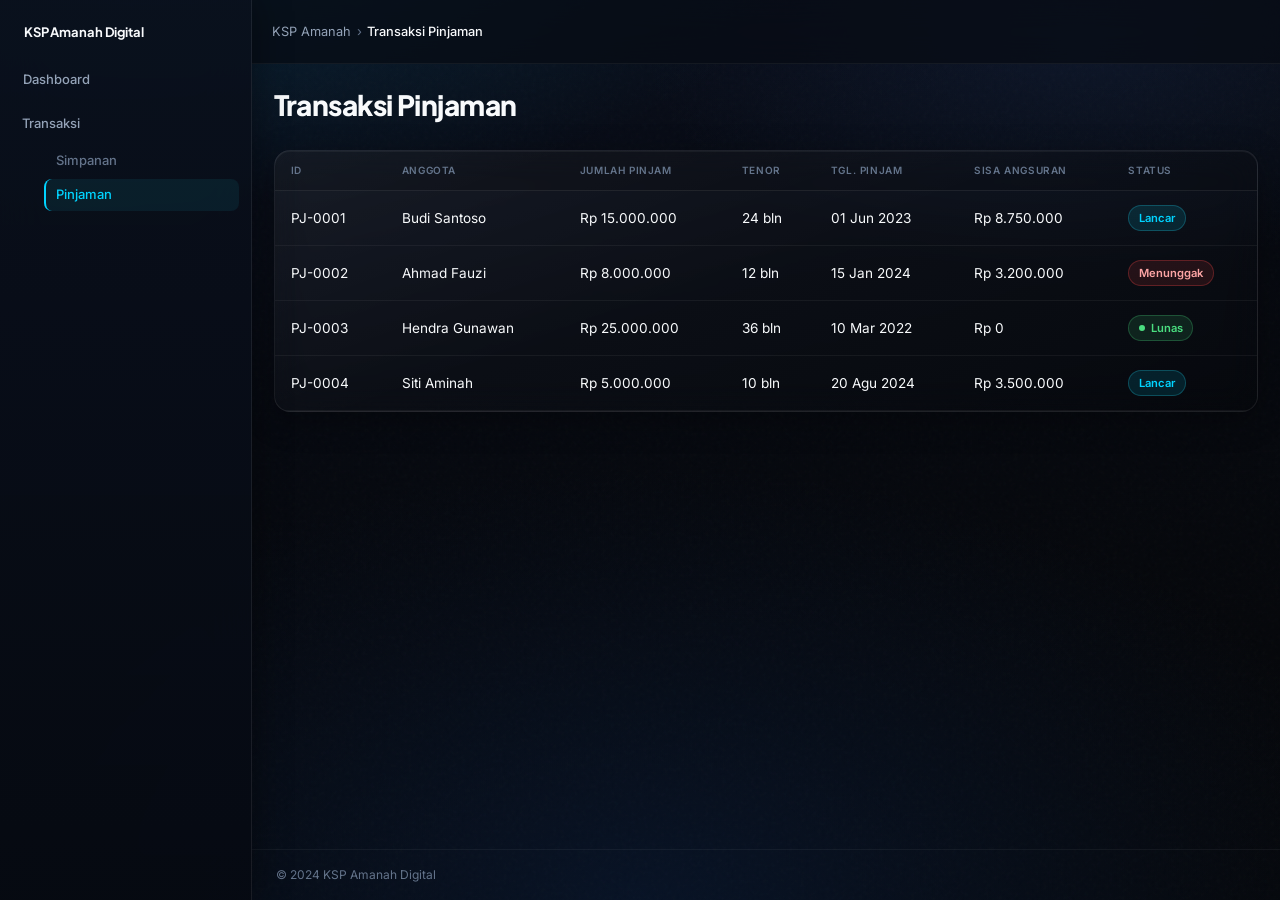
==== pinjaman.html @ a5723fe9 "Milestone 2 & 3: admin panel koperasi" ====
<!DOCTYPE html>
<html lang="id">
<head>
  <meta charset="UTF-8">
  <meta name="viewport" content="width=device-width, initial-scale=1.0">
  <title>Pinjaman — KSP Amanah Digital</title>
  <link rel="stylesheet" href="style.css">
</head>
<body data-page="pinjaman">
  <div class="app">
    <div class="sidebar-overlay" id="sidebarOverlay"></div>
    <aside class="sidebar" id="sidebar">
      <div class="sidebar__brand"><div class="sidebar__title">KSP Amanah Digital</div></div>
      <nav class="nav">
        <a href="dashboard.html" class="nav__link" data-nav="dashboard">Dashboard</a>
        <div class="nav__group is-open">
          <button type="button" class="nav__group-toggle" aria-expanded="true">Transaksi</button>
          <div class="nav__sub"><a href="simpanan.html" class="nav__sublink" data-nav="simpanan">Simpanan</a><a href="pinjaman.html" class="nav__sublink" data-nav="pinjaman">Pinjaman</a></div>
        </div>
      </nav>
    </aside>
    <div class="main-wrap">
      <header class="header">
        <button type="button" class="header__menu-btn" id="menuToggle"><svg viewBox="0 0 24 24" fill="none" stroke="currentColor" stroke-width="2"><line x1="3" y1="12" x2="21" y2="12"/><line x1="3" y1="6" x2="21" y2="6"/><line x1="3" y1="18" x2="21" y2="18"/></svg></button>
        <nav class="breadcrumb"><a href="dashboard.html">KSP Amanah</a><span class="breadcrumb__sep">›</span><span class="breadcrumb__current">Transaksi Pinjaman</span></nav>
      </header>
      <main class="content">
        <div class="page-head">
          <div><h1 class="page-head__title">Transaksi Pinjaman</h1></div>
        </div>
        <section class="glass-panel table-panel">
          <div class="table-scroll">
            <table class="data-table">
              <thead>
                <tr>
                  <th>ID</th>
                  <th>Anggota</th>
                  <th>Jumlah Pinjam</th>
                  <th>Tenor</th>
                  <th>Tgl. Pinjam</th>
                  <th>Sisa Angsuran</th>
                  <th>Status</th>
                </tr>
              </thead>
              <tbody id="pinjamanTableBody"></tbody>
            </table>
          </div>
        </section>
      </main>
      <footer class="page-footer"><span>© 2024 KSP Amanah Digital</span></footer>
    </div>
  </div>
  <script src="script.js"></script>
</body>
</html>
---- style.css ----
/* KSP Amanah Digital — Admin Panel (glassmorphism dark theme) */

@import url('https://fonts.googleapis.com/css2?family=Inter:wght@400;500;600;700&family=Plus+Jakarta+Sans:wght@500;600;700;800&display=swap');

:root {
  --bg-deep: #080b12;
  --bg-mid: #0c1220;
  --glass-bg: rgba(18, 26, 42, 0.55);
  --glass-bg-strong: rgba(22, 32, 52, 0.72);
  --glass-border: rgba(255, 255, 255, 0.08);
  --glass-border-light: rgba(255, 255, 255, 0.05);
  --blur: 16px;
  --accent: #00d4ff;
  --accent-dim: rgba(0, 212, 255, 0.12);
  --accent-glow: rgba(0, 212, 255, 0.4);
  --text-primary: #f8fafc;
  --text-secondary: #94a3b8;
  --text-muted: #64748b;
  --success: #4ade80;
  --success-bg: rgba(74, 222, 128, 0.12);
  --warning: #fbbf24;
  --warning-bg: rgba(251, 191, 36, 0.12);
  --danger: #ef4444;
  --danger-bg: rgba(239, 68, 68, 0.12);
  --info: #60a5fa;
  --sidebar-width: 252px;
  --header-height: 64px;
  --radius-lg: 16px;
  --radius-md: 12px;
  --radius-sm: 8px;
  --font-heading: 'Plus Jakarta Sans', system-ui, sans-serif;
  --font-body: 'Inter', system-ui, sans-serif;
  --transition: 0.2s ease;
  --shadow-glow: 0 0 24px rgba(34, 211, 238, 0.25);
}

*,
*::before,
*::after {
  box-sizing: border-box;
  margin: 0;
  padding: 0;
}

html {
  scroll-behavior: smooth;
}

body {
  font-family: var(--font-body);
  font-size: 14px;
  line-height: 1.5;
  color: var(--text-primary);
  background-color: var(--bg-deep);
  background-image:
    radial-gradient(ellipse 90% 60% at 15% -10%, rgba(0, 180, 220, 0.14) 0%, transparent 55%),
    radial-gradient(ellipse 70% 50% at 85% 5%, rgba(56, 100, 180, 0.12) 0%, transparent 50%),
    radial-gradient(ellipse 100% 80% at 50% 100%, rgba(8, 20, 40, 0.9) 0%, transparent 60%),
    linear-gradient(165deg, #0a1020 0%, #060910 40%, #050608 100%);
  min-height: 100vh;
  -webkit-font-smoothing: antialiased;
  position: relative;
  overflow-x: hidden;
}

body::before {
  content: '';
  position: fixed;
  inset: 0;
  background-image: url("data:image/svg+xml,%3Csvg viewBox='0 0 256 256' xmlns='http://www.w3.org/2000/svg'%3E%3Cfilter id='n'%3E%3CfeTurbulence type='fractalNoise' baseFrequency='0.85' numOctaves='4' stitchTiles='stitch'/%3E%3C/filter%3E%3Crect width='100%25' height='100%25' filter='url(%23n)' opacity='0.035'/%3E%3C/svg%3E");
  pointer-events: none;
  z-index: 0;
  opacity: 0.6;
}

a {
  color: var(--accent);
  text-decoration: none;
  transition: color var(--transition);
}

a:hover {
  color: #67e8f9;
}

img {
  max-width: 100%;
  display: block;
}

button,
input,
select,
textarea {
  font: inherit;
  color: inherit;
}

/* ——— App shell ——— */

.app {
  display: flex;
  min-height: 100vh;
  position: relative;
  z-index: 1;
}

/* Semua SVG di sidebar/header — cegah ikon membesar (bug umum di flex) */
.sidebar svg,
.header svg:not(.chart-wrap svg) {
  max-width: 24px;
  max-height: 24px;
}

.sidebar-overlay {
  display: none;
  position: fixed;
  inset: 0;
  background: rgba(0, 0, 0, 0.55);
  z-index: 90;
  opacity: 0;
  transition: opacity var(--transition);
}

.sidebar-overlay.is-visible {
  opacity: 1;
}

.sidebar {
  position: fixed;
  top: 0;
  left: 0;
  width: var(--sidebar-width);
  height: 100vh;
  display: flex;
  flex-direction: column;
  padding: 1rem 0.75rem;
  background: linear-gradient(180deg, rgba(10, 16, 28, 0.92) 0%, rgba(6, 10, 18, 0.96) 100%);
  backdrop-filter: blur(24px);
  -webkit-backdrop-filter: blur(24px);
  border-right: 1px solid var(--glass-border);
  box-shadow: 4px 0 32px rgba(0, 0, 0, 0.35);
  z-index: 100;
  overflow-x: hidden;
  overflow-y: auto;
  transition: transform 0.3s ease;
}

.sidebar__brand {
  display: flex;
  align-items: center;
  gap: 0.75rem;
  padding: 0.5rem 0.75rem 1.25rem;
}

.sidebar__logo {
  width: 36px;
  height: 36px;
  border-radius: 10px;
  background: linear-gradient(145deg, #00d4ff 0%, #0099bb 100%);
  display: flex;
  align-items: center;
  justify-content: center;
  flex-shrink: 0;
  box-shadow: 0 0 20px rgba(0, 212, 255, 0.35);
}

.sidebar__logo svg {
  width: 18px !important;
  height: 18px !important;
  max-width: 18px !important;
  max-height: 18px !important;
  color: #041018;
  stroke-width: 2.25;
}

.sidebar__title {
  font-family: var(--font-heading);
  font-weight: 700;
  font-size: 0.8125rem;
  line-height: 1.3;
  color: var(--text-primary);
  letter-spacing: -0.01em;
}

.sidebar__subtitle {
  font-size: 0.625rem;
  color: var(--text-muted);
  font-weight: 500;
  margin-top: 0.1rem;
}

.sidebar__cta {
  margin: 0 0.35rem 1rem;
}

.sidebar__cta .btn {
  font-size: 0.8125rem;
  padding: 0.625rem 0.85rem;
  border-radius: 10px;
}

.sidebar__cta .btn svg {
  width: 16px !important;
  height: 16px !important;
  max-width: 16px !important;
  max-height: 16px !important;
}

.main-wrap {
  flex: 1;
  margin-left: var(--sidebar-width);
  display: flex;
  flex-direction: column;
  min-height: 100vh;
  min-width: 0;
}

/* ——— Navigation ——— */

.nav {
  flex: 1;
  display: flex;
  flex-direction: column;
  gap: 0.25rem;
}

.nav__link {
  display: flex;
  align-items: center;
  gap: 0.625rem;
  padding: 0.5rem 0.65rem;
  border-radius: 10px;
  color: var(--text-secondary);
  font-weight: 500;
  font-size: 0.8125rem;
  border: 1px solid transparent;
  transition: background var(--transition), color var(--transition), border-color var(--transition);
}

.nav__link svg,
.nav__group-toggle > svg:not(.nav__chevron) {
  width: 17px !important;
  height: 17px !important;
  max-width: 17px !important;
  max-height: 17px !important;
  flex-shrink: 0;
  opacity: 0.9;
  stroke-width: 2;
}

.nav__link:hover {
  color: var(--text-primary);
  background: var(--glass-bg);
}

.nav__link.is-active {
  color: var(--accent);
  background: linear-gradient(90deg, rgba(0, 212, 255, 0.14) 0%, rgba(0, 212, 255, 0.04) 100%);
  border-color: rgba(0, 212, 255, 0.2);
  box-shadow: inset 3px 0 0 var(--accent);
}

.nav__link.is-active svg {
  color: var(--accent);
}

.nav__badge {
  margin-left: auto;
  font-size: 0.65rem;
  padding: 0.15rem 0.45rem;
  border-radius: 999px;
  background: var(--glass-bg-strong);
  color: var(--text-secondary);
  border: 1px solid var(--glass-border);
}

.nav__group {
  margin-top: 0.25rem;
}

.nav__group-toggle {
  width: 100%;
  display: flex;
  align-items: center;
  gap: 0.625rem;
  padding: 0.5rem 0.65rem;
  border: none;
  background: transparent;
  border-radius: 10px;
  color: var(--text-secondary);
  font-weight: 500;
  font-size: 0.8125rem;
  cursor: pointer;
  text-align: left;
  transition: background var(--transition), color var(--transition);
}

.nav__group-toggle .nav__badge {
  margin-left: 0.25rem;
  flex-shrink: 0;
}

.nav__group-toggle svg.nav__chevron {
  margin-left: auto;
  width: 14px !important;
  height: 14px !important;
  max-width: 14px !important;
  max-height: 14px !important;
  flex-shrink: 0;
  opacity: 0.65;
  transition: transform var(--transition);
}

.nav__group.is-open .nav__group-toggle svg.nav__chevron {
  transform: rotate(180deg);
}

.nav__group-toggle:hover {
  color: var(--text-primary);
  background: var(--glass-bg);
}

.nav__sub {
  display: none;
  flex-direction: column;
  gap: 0.1rem;
  padding: 0.2rem 0 0.35rem 2rem;
}

.nav__group.is-open .nav__sub {
  display: flex;
}

.nav__sublink {
  display: flex;
  align-items: center;
  gap: 0.35rem;
  padding: 0.4rem 0.6rem;
  border-radius: 8px;
  color: var(--text-muted);
  font-size: 0.8125rem;
  font-weight: 500;
  border-left: 2px solid transparent;
  transition: color var(--transition), background var(--transition), border-color var(--transition);
}

.nav__sublink:hover {
  color: var(--text-primary);
  background: var(--glass-bg);
}

.nav__sublink.is-active {
  color: var(--accent);
  border-left-color: var(--accent);
  background: rgba(34, 211, 238, 0.08);
}

.nav__count {
  margin-left: auto;
  font-size: 0.7rem;
  color: var(--accent);
  font-weight: 600;
}

.sidebar__footer {
  margin-top: auto;
  padding-top: 1rem;
  border-top: 1px solid var(--glass-border-light);
}

.session-card {
  display: flex;
  align-items: center;
  gap: 0.5rem;
  padding: 0.65rem 0.85rem;
  margin-bottom: 0.75rem;
  border-radius: var(--radius-sm);
  background: var(--glass-bg);
  border: 1px solid var(--glass-border);
  font-size: 0.75rem;
  color: var(--text-secondary);
}

.session-card__dot {
  width: 8px;
  height: 8px;
  border-radius: 50%;
  background: var(--success);
  box-shadow: 0 0 8px var(--success);
  animation: pulse 2s infinite;
}

@keyframes pulse {
  0%,
  100% {
    opacity: 1;
  }
  50% {
    opacity: 0.5;
  }
}

.sidebar__footer-link {
  display: flex;
  align-items: center;
  gap: 0.5rem;
  padding: 0.5rem 0.85rem;
  color: var(--text-muted);
  font-size: 0.875rem;
}

.sidebar__footer-link:hover {
  color: var(--text-primary);
}

.sidebar__footer-link--danger:hover {
  color: var(--danger);
}

/* ——— Header ——— */

.header {
  position: sticky;
  top: 0;
  z-index: 50;
  display: grid;
  grid-template-columns: minmax(0, auto) minmax(180px, 1fr) minmax(0, auto);
  align-items: center;
  gap: 1rem 1.25rem;
  padding: 0.75rem 1.25rem;
  min-height: var(--header-height);
  background: rgba(8, 12, 20, 0.72);
  backdrop-filter: blur(20px);
  -webkit-backdrop-filter: blur(20px);
  border-bottom: 1px solid var(--glass-border-light);
}

.header__menu-btn {
  display: none;
  align-items: center;
  justify-content: center;
  width: 36px;
  height: 36px;
  border: 1px solid var(--glass-border);
  border-radius: var(--radius-sm);
  background: var(--glass-bg);
  cursor: pointer;
  color: var(--text-primary);
}

.header__menu-btn svg {
  width: 22px;
  height: 22px;
}

.breadcrumb {
  display: flex;
  align-items: center;
  flex-wrap: wrap;
  gap: 0.35rem;
  font-size: 0.8rem;
  color: var(--text-muted);
  min-width: 0;
}

.breadcrumb a {
  color: var(--text-secondary);
}

.breadcrumb a:hover {
  color: var(--accent);
}

.breadcrumb__sep {
  color: var(--text-muted);
  user-select: none;
}

.breadcrumb__current {
  color: var(--text-primary);
  font-weight: 500;
}

.header__search {
  max-width: 380px;
  width: 100%;
  margin: 0 auto;
  position: relative;
  justify-self: center;
}

.header__search input {
  width: 100%;
  padding: 0.5rem 1rem 0.5rem 2.35rem;
  border-radius: 999px;
  border: 1px solid var(--glass-border);
  background: rgba(0, 0, 0, 0.25);
  backdrop-filter: blur(var(--blur));
  color: var(--text-primary);
  font-size: 0.8125rem;
  outline: none;
  transition: border-color var(--transition), box-shadow var(--transition);
}

.header__search input::placeholder {
  color: var(--text-muted);
}

.header__search input:focus {
  border-color: rgba(34, 211, 238, 0.4);
  box-shadow: 0 0 0 3px rgba(34, 211, 238, 0.1);
}

.header__search-icon {
  position: absolute;
  left: 0.85rem;
  top: 50%;
  transform: translateY(-50%);
  width: 16px !important;
  height: 16px !important;
  max-width: 16px !important;
  max-height: 16px !important;
  color: var(--text-muted);
  pointer-events: none;
}

.header__actions {
  display: flex;
  align-items: center;
  gap: 0.5rem;
  justify-self: end;
}

.header__icon-btn {
  width: 40px;
  height: 40px;
  display: flex;
  align-items: center;
  justify-content: center;
  border-radius: var(--radius-sm);
  border: 1px solid var(--glass-border);
  background: var(--glass-bg);
  cursor: pointer;
  color: var(--text-secondary);
  transition: color var(--transition), border-color var(--transition);
}

.header__icon-btn:hover {
  color: var(--text-primary);
  border-color: rgba(255, 255, 255, 0.15);
}

.header__icon-btn svg {
  width: 20px;
  height: 20px;
}

.user-chip {
  display: flex;
  align-items: center;
  gap: 0.65rem;
  padding: 0.35rem 0.5rem 0.35rem 0.35rem;
  border-radius: 999px;
  border: 1px solid var(--glass-border);
  background: var(--glass-bg);
}

.user-chip__avatar {
  width: 36px;
  height: 36px;
  border-radius: 50%;
  background: linear-gradient(135deg, #334155, #1e293b);
  display: flex;
  align-items: center;
  justify-content: center;
  font-family: var(--font-heading);
  font-weight: 700;
  font-size: 0.75rem;
  color: var(--accent);
  border: 2px solid rgba(34, 211, 238, 0.3);
}

.user-chip__name {
  font-weight: 600;
  font-size: 0.8rem;
  line-height: 1.2;
}

.user-chip__role {
  font-size: 0.65rem;
  color: var(--text-muted);
}

/* ——— Main content & footer ——— */

.content {
  flex: 1;
  padding: 1.25rem 1.35rem 1.5rem;
}

.page-footer {
  display: flex;
  flex-wrap: wrap;
  align-items: center;
  justify-content: space-between;
  gap: 0.75rem;
  padding: 1rem 1.5rem;
  border-top: 1px solid var(--glass-border-light);
  font-size: 0.75rem;
  color: var(--text-muted);
}

.page-footer__sync {
  display: flex;
  align-items: center;
  gap: 0.35rem;
  color: var(--success);
}

/* ——— Glass panel & typography ——— */

.glass-panel {
  background: linear-gradient(160deg, rgba(255, 255, 255, 0.06) 0%, rgba(255, 255, 255, 0.02) 48%, rgba(0, 0, 0, 0.08) 100%);
  backdrop-filter: blur(var(--blur));
  -webkit-backdrop-filter: blur(var(--blur));
  border: 1px solid var(--glass-border);
  border-radius: var(--radius-lg);
  box-shadow:
    0 8px 32px rgba(0, 0, 0, 0.28),
    inset 0 1px 0 rgba(255, 255, 255, 0.06);
}

.page-head {
  display: flex;
  flex-wrap: wrap;
  align-items: flex-start;
  justify-content: space-between;
  gap: 1rem;
  margin-bottom: 1.5rem;
}

.page-head__title {
  font-family: var(--font-heading);
  font-size: 1.75rem;
  font-weight: 800;
  letter-spacing: -0.02em;
}

.page-head__meta {
  display: flex;
  align-items: center;
  gap: 0.5rem;
  margin-top: 0.35rem;
  color: var(--text-secondary);
  font-size: 0.875rem;
}

.pill {
  display: inline-flex;
  align-items: center;
  padding: 0.2rem 0.55rem;
  border-radius: 999px;
  font-size: 0.7rem;
  font-weight: 600;
  border: 1px solid var(--glass-border);
  background: var(--glass-bg-strong);
  color: var(--text-secondary);
}

.page-head__actions {
  display: flex;
  flex-wrap: wrap;
  gap: 0.5rem;
}

/* ——— Buttons ——— */

.btn {
  display: inline-flex;
  align-items: center;
  justify-content: center;
  gap: 0.45rem;
  padding: 0.55rem 1rem;
  border-radius: var(--radius-sm);
  font-weight: 600;
  font-size: 0.875rem;
  border: 1px solid transparent;
  cursor: pointer;
  transition: transform var(--transition), box-shadow var(--transition), background var(--transition), border-color var(--transition);
  white-space: nowrap;
}

.btn svg {
  width: 18px;
  height: 18px;
}

.btn:active {
  transform: scale(0.98);
}

.btn--primary {
  background: linear-gradient(135deg, #00d4ff 0%, #00a8cc 100%);
  color: #031018;
  font-weight: 700;
  box-shadow: 0 4px 20px rgba(0, 212, 255, 0.35);
  border: 1px solid rgba(255, 255, 255, 0.15);
}

.btn--primary:hover {
  box-shadow: 0 0 32px rgba(34, 211, 238, 0.4);
}

.btn--ghost {
  background: var(--glass-bg);
  border-color: var(--glass-border);
  color: var(--text-primary);
}

.btn--ghost:hover {
  border-color: rgba(255, 255, 255, 0.18);
  background: var(--glass-bg-strong);
}

.btn--outline {
  background: transparent;
  border-color: rgba(34, 211, 238, 0.35);
  color: var(--accent);
}

.btn--outline:hover {
  background: var(--accent-dim);
}

.btn--danger {
  background: var(--danger-bg);
  border-color: rgba(239, 68, 68, 0.35);
  color: #fca5a5;
}

.btn--sm {
  padding: 0.4rem 0.75rem;
  font-size: 0.8rem;
}

.btn--icon {
  padding: 0.45rem;
  min-width: 36px;
}

.btn--block {
  width: 100%;
}

/* ——— KPI cards ——— */

.kpi-grid {
  display: grid;
  grid-template-columns: repeat(4, minmax(0, 1fr));
  gap: 0.875rem;
  margin-bottom: 1rem;
}

.kpi-card {
  padding: 1rem 1.1rem 1.05rem;
  position: relative;
  overflow: hidden;
  min-height: 108px;
}

.kpi-card::after {
  content: '';
  position: absolute;
  top: 0;
  right: 0;
  width: 120px;
  height: 120px;
  background: radial-gradient(circle at top right, rgba(0, 212, 255, 0.06) 0%, transparent 70%);
  pointer-events: none;
}

.kpi-card__label {
  font-size: 0.6875rem;
  color: var(--text-muted);
  margin-bottom: 0.4rem;
  font-weight: 500;
  letter-spacing: 0.02em;
}

.kpi-card__value {
  font-family: var(--font-heading);
  font-size: 1.375rem;
  font-weight: 800;
  letter-spacing: -0.03em;
  line-height: 1.15;
}

.kpi-card__value--danger {
  color: #fca5a5;
}

.kpi-card__sub {
  margin-top: 0.5rem;
  font-size: 0.75rem;
  color: var(--text-muted);
}

.kpi-card__trend {
  display: inline-flex;
  align-items: center;
  gap: 0.25rem;
  margin-top: 0.35rem;
  font-size: 0.75rem;
  font-weight: 600;
}

.kpi-card__trend--up {
  color: var(--success);
}

.kpi-card__trend--down {
  color: var(--danger);
}

.kpi-card__icon {
  position: absolute;
  top: 0.85rem;
  right: 0.85rem;
  width: 34px;
  height: 34px;
  border-radius: 10px;
  display: flex;
  align-items: center;
  justify-content: center;
  border: 1px solid rgba(255, 255, 255, 0.06);
}

.kpi-card__icon svg {
  width: 17px !important;
  height: 17px !important;
  max-width: 17px !important;
  max-height: 17px !important;
}

.kpi-card__icon--cyan {
  background: var(--accent-dim);
  color: var(--accent);
}

.kpi-card__icon--green {
  background: var(--success-bg);
  color: var(--success);
}

.kpi-card__icon--gold {
  background: var(--warning-bg);
  color: var(--warning);
}

.kpi-card__icon--red {
  background: var(--danger-bg);
  color: var(--danger);
}

/* ——— Charts ——— */

.chart-grid {
  display: grid;
  grid-template-columns: minmax(0, 1.55fr) minmax(260px, 1fr);
  gap: 0.875rem;
  margin-bottom: 0.875rem;
  align-items: stretch;
}

.chart-panel {
  padding: 1.1rem 1.15rem 1.15rem;
  min-height: 0;
}

.chart-panel__head {
  display: flex;
  align-items: flex-start;
  justify-content: space-between;
  gap: 1rem;
  margin-bottom: 1rem;
}

.chart-panel__title {
  font-family: var(--font-heading);
  font-weight: 700;
  font-size: 1rem;
}

.chart-panel__desc {
  font-size: 0.75rem;
  color: var(--text-muted);
  margin-top: 0.15rem;
}

.chart-wrap {
  position: relative;
  height: 260px;
}

.chart-wrap--donut {
  height: 200px;
  max-width: 200px;
  margin: 0 auto;
}

.chart-panel--split {
  display: flex;
  flex-direction: column;
}

.donut-row {
  display: grid;
  grid-template-columns: minmax(0, 1fr) minmax(0, 1fr);
  gap: 0.5rem;
  align-items: center;
  flex: 1;
}

.donut-row .legend-list {
  margin-top: 0;
}

.chart-stats {
  display: grid;
  grid-template-columns: repeat(3, 1fr);
  gap: 0.75rem;
  margin-top: 1rem;
  padding-top: 1rem;
  border-top: 1px solid var(--glass-border-light);
}

.chart-stat__label {
  font-size: 0.65rem;
  color: var(--text-muted);
  text-transform: uppercase;
  letter-spacing: 0.04em;
}

.chart-stat__value {
  font-family: var(--font-heading);
  font-weight: 700;
  font-size: 0.95rem;
  margin-top: 0.15rem;
}

.legend-list {
  display: flex;
  flex-direction: column;
  gap: 0.65rem;
  margin-top: 1rem;
}

.legend-item {
  display: flex;
  align-items: center;
  gap: 0.5rem;
  font-size: 0.8rem;
  color: var(--text-secondary);
}

.legend-item__dot {
  width: 10px;
  height: 10px;
  border-radius: 50%;
  flex-shrink: 0;
}

.legend-item__value {
  margin-left: auto;
  font-weight: 600;
  color: var(--text-primary);
}

/* ——— Filters & table ——— */

.filter-bar {
  display: flex;
  flex-wrap: wrap;
  align-items: center;
  gap: 0.75rem;
  padding: 1rem 1.15rem;
  margin-bottom: 1rem;
}

.filter-bar__search {
  flex: 1;
  min-width: 200px;
  position: relative;
}

.filter-bar__search input {
  width: 100%;
  padding: 0.55rem 1rem 0.55rem 2.35rem;
  border-radius: var(--radius-sm);
  border: 1px solid var(--glass-border);
  background: rgba(0, 0, 0, 0.2);
  outline: none;
}

.filter-bar__search input:focus {
  border-color: rgba(34, 211, 238, 0.35);
}

.filter-bar__search svg {
  position: absolute;
  left: 0.75rem;
  top: 50%;
  transform: translateY(-50%);
  width: 16px;
  height: 16px;
  color: var(--text-muted);
}

.select-wrap select {
  padding: 0.55rem 2rem 0.55rem 0.85rem;
  border-radius: var(--radius-sm);
  border: 1px solid var(--glass-border);
  background: rgba(0, 0, 0, 0.25);
  cursor: pointer;
  appearance: none;
  background-image: url("data:image/svg+xml,%3Csvg xmlns='http://www.w3.org/2000/svg' width='12' height='12' fill='%2394a3b8' viewBox='0 0 16 16'%3E%3Cpath d='M4 6l4 4 4-4'/%3E%3C/svg%3E");
  background-repeat: no-repeat;
  background-position: right 0.65rem center;
}

.table-panel {
  overflow: hidden;
}

.table-scroll {
  overflow-x: auto;
}

.data-table {
  width: 100%;
  border-collapse: collapse;
  font-size: 0.85rem;
}

.data-table thead th {
  text-align: left;
  padding: 0.75rem 1rem;
  font-size: 0.625rem;
  font-weight: 600;
  text-transform: uppercase;
  letter-spacing: 0.06em;
  color: var(--text-muted);
  background: rgba(0, 0, 0, 0.15);
  border-bottom: 1px solid var(--glass-border);
  white-space: nowrap;
}

.data-table tbody tr {
  border-bottom: 1px solid var(--glass-border-light);
  transition: background var(--transition);
}

.data-table tbody tr:hover {
  background: rgba(255, 255, 255, 0.03);
}

.data-table tbody td {
  padding: 0.85rem 1rem;
  vertical-align: middle;
}

.data-table__link {
  font-weight: 600;
  color: var(--accent);
}

.cell-user {
  display: flex;
  align-items: center;
  gap: 0.65rem;
}

.avatar {
  width: 36px;
  height: 36px;
  border-radius: 50%;
  background: linear-gradient(135deg, #1e3a5f, #0f172a);
  border: 1px solid var(--glass-border);
  display: flex;
  align-items: center;
  justify-content: center;
  font-size: 0.7rem;
  font-weight: 700;
  color: var(--accent);
  flex-shrink: 0;
}

.cell-user__name {
  font-weight: 600;
}

.cell-user__sub {
  font-size: 0.75rem;
  color: var(--text-muted);
}

.table-actions {
  display: flex;
  gap: 0.35rem;
}

/* ——— Badges ——— */

.badge {
  display: inline-flex;
  align-items: center;
  gap: 0.35rem;
  padding: 0.25rem 0.6rem;
  border-radius: 999px;
  font-size: 0.7rem;
  font-weight: 600;
  border: 1px solid transparent;
}

.badge__dot {
  width: 6px;
  height: 6px;
  border-radius: 50%;
}

.badge--success {
  background: var(--success-bg);
  color: var(--success);
  border-color: rgba(74, 222, 128, 0.25);
}

.badge--success .badge__dot {
  background: var(--success);
}

.badge--muted {
  background: rgba(148, 163, 184, 0.12);
  color: var(--text-secondary);
  border-color: rgba(148, 163, 184, 0.2);
}

.badge--muted .badge__dot {
  background: var(--text-muted);
}

.badge--cyan {
  background: var(--accent-dim);
  color: var(--accent);
  border-color: rgba(34, 211, 238, 0.25);
}

.badge--warning {
  background: var(--warning-bg);
  color: var(--warning);
  border-color: rgba(251, 191, 36, 0.25);
}

.badge--danger {
  background: var(--danger-bg);
  color: #fca5a5;
  border-color: rgba(239, 68, 68, 0.3);
}

/* ——— Pagination ——— */

.pagination-bar {
  display: flex;
  flex-wrap: wrap;
  align-items: center;
  justify-content: space-between;
  gap: 1rem;
  padding: 1rem 1.15rem;
  border-top: 1px solid var(--glass-border-light);
  font-size: 0.8rem;
  color: var(--text-muted);
}

.pagination {
  display: flex;
  align-items: center;
  gap: 0.35rem;
}

.pagination__btn,
.pagination__page {
  min-width: 32px;
  height: 32px;
  padding: 0 0.5rem;
  display: inline-flex;
  align-items: center;
  justify-content: center;
  border-radius: var(--radius-sm);
  border: 1px solid var(--glass-border);
  background: var(--glass-bg);
  color: var(--text-secondary);
  cursor: pointer;
  font-size: 0.8rem;
}

.pagination__page.is-active {
  background: var(--accent-dim);
  border-color: rgba(34, 211, 238, 0.4);
  color: var(--accent);
  font-weight: 600;
}

.pagination__btn:disabled {
  opacity: 0.4;
  cursor: not-allowed;
}

/* ——— Forms ——— */

.form-panel {
  padding: 1.5rem;
  max-width: 720px;
}

.form-grid {
  display: grid;
  grid-template-columns: repeat(2, 1fr);
  gap: 1rem 1.25rem;
}

.form-group {
  display: flex;
  flex-direction: column;
  gap: 0.4rem;
}

.form-group--full {
  grid-column: 1 / -1;
}

.form-label {
  font-size: 0.8rem;
  font-weight: 600;
  color: var(--text-secondary);
}

.form-label span {
  color: var(--danger);
}

.form-input,
.form-select,
.form-textarea {
  padding: 0.6rem 0.85rem;
  border-radius: var(--radius-sm);
  border: 1px solid var(--glass-border);
  background: rgba(0, 0, 0, 0.25);
  outline: none;
  transition: border-color var(--transition);
}

.form-input:focus,
.form-select:focus,
.form-textarea:focus {
  border-color: rgba(34, 211, 238, 0.4);
}

.form-input.is-invalid,
.form-select.is-invalid,
.form-textarea.is-invalid {
  border-color: rgba(239, 68, 68, 0.6);
}

.form-error {
  font-size: 0.75rem;
  color: #fca5a5;
  min-height: 1.1em;
}

.form-actions {
  display: flex;
  flex-wrap: wrap;
  gap: 0.75rem;
  margin-top: 1.5rem;
  padding-top: 1.25rem;
  border-top: 1px solid var(--glass-border-light);
}

/* ——— Modal & toast ——— */

.modal-backdrop {
  position: fixed;
  inset: 0;
  background: rgba(0, 0, 0, 0.6);
  backdrop-filter: blur(4px);
  z-index: 200;
  display: none;
  align-items: center;
  justify-content: center;
  padding: 1rem;
}

.modal-backdrop.is-open {
  display: flex;
}

.modal {
  width: 100%;
  max-width: 420px;
  padding: 1.5rem;
  animation: modalIn 0.25s ease;
}

@keyframes modalIn {
  from {
    opacity: 0;
    transform: scale(0.96) translateY(8px);
  }
  to {
    opacity: 1;
    transform: scale(1) translateY(0);
  }
}

.modal__title {
  font-family: var(--font-heading);
  font-size: 1.15rem;
  font-weight: 700;
  margin-bottom: 0.5rem;
}

.modal__text {
  color: var(--text-secondary);
  font-size: 0.875rem;
  margin-bottom: 1.25rem;
}

.modal__actions {
  display: flex;
  justify-content: flex-end;
  gap: 0.5rem;
}

.toast-container {
  position: fixed;
  bottom: 1.5rem;
  right: 1.5rem;
  z-index: 300;
  display: flex;
  flex-direction: column;
  gap: 0.5rem;
  pointer-events: none;
}

.toast {
  padding: 0.75rem 1rem;
  border-radius: var(--radius-sm);
  background: rgba(15, 23, 42, 0.95);
  border: 1px solid var(--glass-border);
  box-shadow: 0 8px 32px rgba(0, 0, 0, 0.4);
  font-size: 0.875rem;
  animation: toastIn 0.3s ease;
  pointer-events: auto;
}

.toast--success {
  border-color: rgba(74, 222, 128, 0.35);
}

.toast--error {
  border-color: rgba(239, 68, 68, 0.35);
}

@keyframes toastIn {
  from {
    opacity: 0;
    transform: translateX(12px);
  }
  to {
    opacity: 1;
    transform: translateX(0);
  }
}

/* ——— Print (laporan) ——— */

@media print {
  .sidebar,
  .sidebar-overlay,
  .header,
  .page-footer,
  .no-print,
  .filter-bar,
  .pagination-bar,
  .table-actions,
  .toast-container,
  .modal-backdrop {
    display: none !important;
  }

  body {
    background: #fff;
    color: #111;
  }

  .main-wrap {
    margin-left: 0 !important;
  }

  .glass-panel {
    background: #fff;
    border: 1px solid #ddd;
    backdrop-filter: none;
  }

  .print-only {
    display: block !important;
  }
}

.print-only {
  display: none;
}

/* ——— Responsive ——— */

@media (max-width: 1200px) {
  .kpi-grid {
    grid-template-columns: repeat(2, 1fr);
  }

  .chart-grid {
    grid-template-columns: 1fr;
  }
}

@media (max-width: 900px) {
  .sidebar {
    transform: translateX(-100%);
  }

  .sidebar.is-open {
    transform: translateX(0);
  }

  .sidebar-overlay {
    display: block;
  }

  .main-wrap {
    margin-left: 0;
  }

  .header {
    grid-template-columns: auto 1fr;
  }

  .header__menu-btn {
    display: flex;
    grid-row: 1;
  }

  .header__search {
    grid-column: 1 / -1;
    max-width: none;
    order: 0;
  }

  .header__actions {
    grid-column: 2;
    grid-row: 1;
  }

  .breadcrumb {
    display: none;
  }

  .user-chip__text {
    display: none;
  }

  .kpi-grid {
    grid-template-columns: 1fr;
  }

  .form-grid {
    grid-template-columns: 1fr;
  }

  .chart-stats {
    grid-template-columns: 1fr;
  }
}

@media (max-width: 600px) {
  .content {
    padding: 1rem;
  }

  .header {
    padding: 0.75rem 1rem;
  }

  .page-head__title {
    font-size: 1.35rem;
  }
}
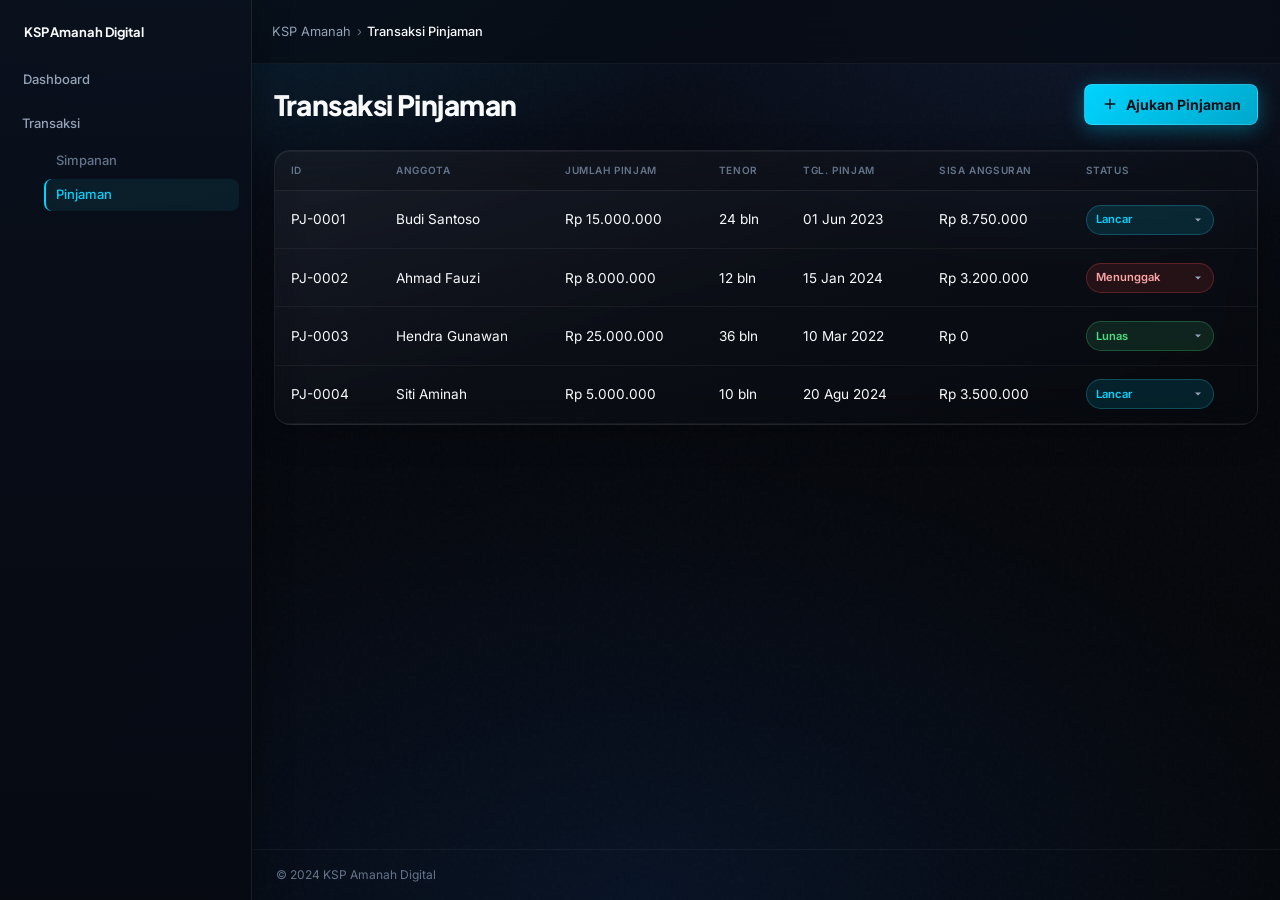
==== commit 9e92005e: "Add transaction creation and loan status update Co-authored-by: Cursor <cursoragent@cursor.com>" ====
--- a/pinjaman.html
+++ b/pinjaman.html
@@ -27,6 +27,12 @@
       <main class="content">
         <div class="page-head">
           <div><h1 class="page-head__title">Transaksi Pinjaman</h1></div>
+          <div class="page-head__actions no-print">
+            <button type="button" class="btn btn--primary" id="btnAjukanPinjaman">
+              <svg viewBox="0 0 24 24" fill="none" stroke="currentColor" stroke-width="2"><path d="M12 5v14M5 12h14"/></svg>
+              Ajukan Pinjaman
+            </button>
+          </div>
         </div>
         <section class="glass-panel table-panel">
           <div class="table-scroll">
@@ -50,6 +56,50 @@
       <footer class="page-footer"><span>© 2024 KSP Amanah Digital</span></footer>
     </div>
   </div>
+
+  <div class="modal-backdrop" id="formModalPinjaman" role="dialog" aria-modal="true" aria-labelledby="formModalPinjamanTitle" aria-hidden="true">
+    <div class="glass-panel modal modal--form">
+      <h2 class="modal__title" id="formModalPinjamanTitle">Ajukan Pinjaman</h2>
+      <p class="modal__text">Catat pengajuan pinjaman anggota. Status awal: Lancar.</p>
+      <form id="formPinjaman" novalidate>
+        <div class="form-group">
+          <label class="form-label" for="pinjaman_id_anggota">Anggota <span>*</span></label>
+          <select class="form-select" id="pinjaman_id_anggota" name="pinjaman_id_anggota" required>
+            <option value="">Pilih anggota aktif</option>
+          </select>
+          <span class="form-error" data-error="pinjaman_id_anggota"></span>
+        </div>
+        <div class="form-group">
+          <label class="form-label" for="pinjaman_jumlah">Jumlah Pinjaman <span>*</span></label>
+          <input class="form-input" type="text" inputmode="numeric" id="pinjaman_jumlah" name="pinjaman_jumlah" placeholder="Contoh: 5.000.000" required>
+          <span class="form-error" data-error="pinjaman_jumlah"></span>
+        </div>
+        <div class="form-group">
+          <label class="form-label" for="pinjaman_tenor">Tenor (bulan) <span>*</span></label>
+          <input class="form-input" type="number" id="pinjaman_tenor" name="pinjaman_tenor" min="1" placeholder="Contoh: 12" required>
+          <span class="form-error" data-error="pinjaman_tenor"></span>
+        </div>
+        <div class="form-group">
+          <label class="form-label" for="pinjaman_tgl">Tanggal Pinjam <span>*</span></label>
+          <input class="form-input" type="date" id="pinjaman_tgl" name="pinjaman_tgl" required>
+          <span class="form-error" data-error="pinjaman_tgl"></span>
+        </div>
+        <div class="form-group">
+          <label class="form-label" for="pinjaman_sisa">Sisa Angsuran</label>
+          <input class="form-input" type="text" id="pinjaman_sisa" name="pinjaman_sisa" readonly>
+        </div>
+        <div class="form-group">
+          <label class="form-label">Status</label>
+          <input class="form-input" type="text" value="Lancar" readonly>
+        </div>
+        <div class="modal__actions" style="margin-top: 0.5rem;">
+          <button type="button" class="btn btn--ghost btn--sm" id="formModalPinjamanCancel">Batal</button>
+          <button type="submit" class="btn btn--primary btn--sm">Simpan</button>
+        </div>
+      </form>
+    </div>
+  </div>
+  <div class="toast-container" id="toastContainer"></div>
   <script src="script.js"></script>
 </body>
 </html>
--- a/style.css
+++ b/style.css
@@ -1311,6 +1311,50 @@
   animation: modalIn 0.25s ease;
 }
 
+.modal--form {
+  max-width: 480px;
+}
+
+.modal--form .form-group {
+  margin-bottom: 0.65rem;
+}
+
+.form-input[readonly] {
+  opacity: 0.7;
+  cursor: default;
+}
+
+.status-select {
+  min-width: 128px;
+  padding: 0.35rem 1.75rem 0.35rem 0.6rem;
+  border-radius: 999px;
+  font-size: 0.7rem;
+  font-weight: 600;
+  cursor: pointer;
+  appearance: none;
+  background-image: url("data:image/svg+xml,%3Csvg xmlns='http://www.w3.org/2000/svg' width='12' height='12' fill='%2394a3b8' viewBox='0 0 16 16'%3E%3Cpath d='M4 6l4 4 4-4'/%3E%3C/svg%3E");
+  background-repeat: no-repeat;
+  background-position: right 0.55rem center;
+}
+
+.status-select--cyan {
+  background-color: var(--accent-dim);
+  color: var(--accent);
+  border: 1px solid rgba(34, 211, 238, 0.25);
+}
+
+.status-select--danger {
+  background-color: var(--danger-bg);
+  color: #fca5a5;
+  border: 1px solid rgba(239, 68, 68, 0.3);
+}
+
+.status-select--success {
+  background-color: var(--success-bg);
+  color: var(--success);
+  border: 1px solid rgba(74, 222, 128, 0.25);
+}
+
 @keyframes modalIn {
   from {
     opacity: 0;
